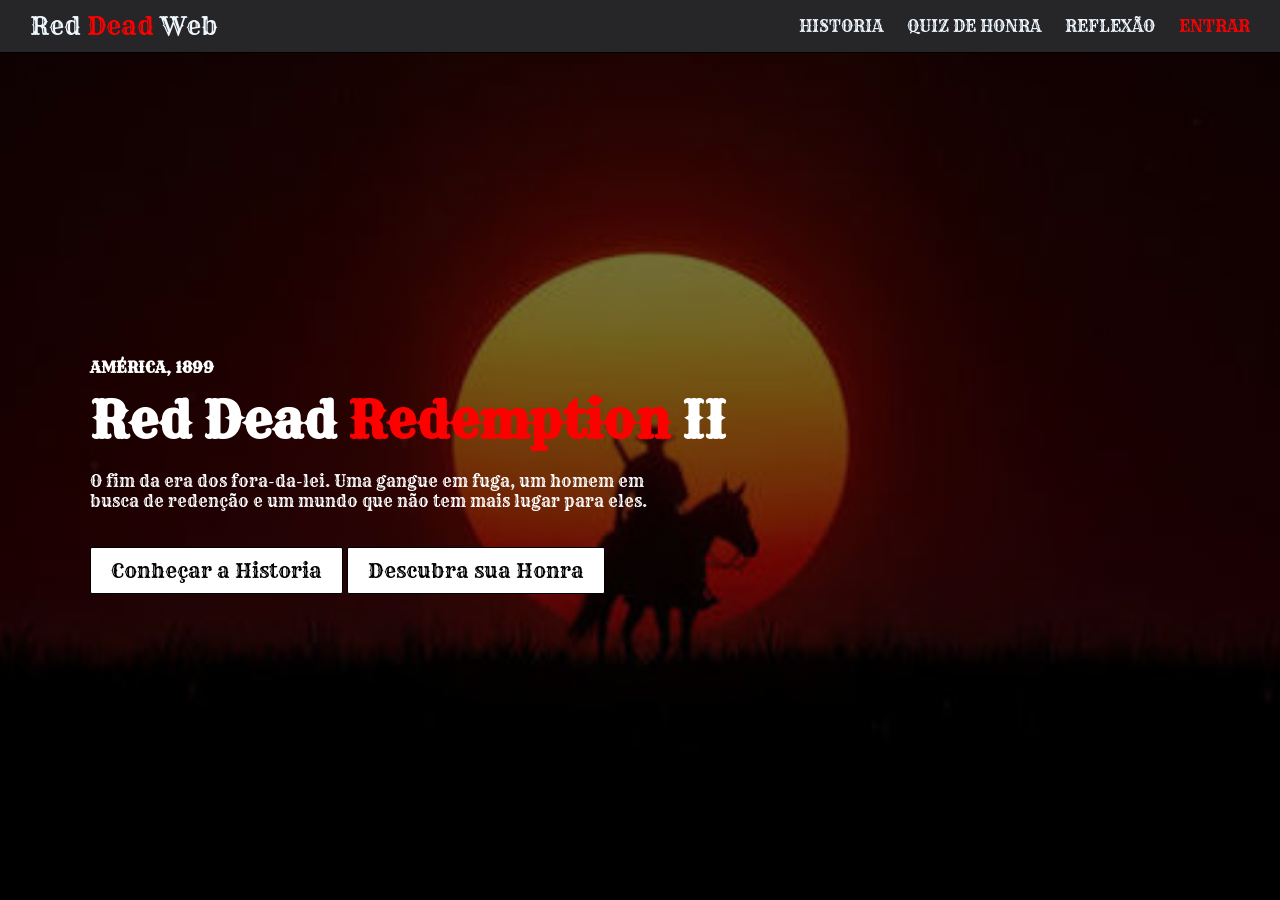
==== html/inicio.html @ fd836099 "Adicionando HTML e CSS do meu site" ====
<!DOCTYPE html>
<html lang="pt-BR">
<head>
  <meta charset="UTF-8">
  <meta name="viewport" content="width=device-width, initial-scale=1.0">
  <title>Inicio</title>
  <link rel="stylesheet" href="../css/style.css">
  <link rel="icon" type="image/png" href="../img/favicon.png">
  <link rel="preconnect" href="https://fonts.googleapis.com">
  <link rel="preconnect" href="https://fonts.gstatic.com" crossorigin>
  <link href="https://fonts.googleapis.com/css2?family=Rye&display=swap" rel="stylesheet">
</head>
<body>
  <header class="header">
    <section>
      <div class="logo">
        <a href="../html/inicio.html">Red <span class="logo-red">Dead</span> Web</a>
      </div>
      <nav class="nav-links">
        <a href="#historia">HISTORIA</a>
        <a href="#quiz">QUIZ DE HONRA</a>
        <a href="#reflexao">REFLEXÃO</a>
        <a href="../html/tela_login.html" class="entrar">ENTRAR</a>
      </nav>
    </section>
  </header>

  <section class="section-content" id="inicio">
    <div class="hero">
      <h2>AMÉRICA, 1899</h2>
      <h1>Red Dead <span style="color: red;">Redemption</span> II</h1>
      <p>O fim da era dos fora-da-lei. Uma gangue em fuga, um homem em busca de redenção e um mundo que não tem mais lugar para eles.</p> <br>
      <a href="historia.html" class="button">Conheçar a Historia</a>
      <a href="quiz.html" class="button">Descubra sua Honra</a>
    </div>
  </section>
</body>
</html>
---- css/style.css ----
* {
    box-sizing: border-box;
}
body {
    margin: 0;
    padding: 0;
    font-family: 'Rye', serif;
    background-color: black;
    color: white;
}

/* Nav */
.header {
    position: fixed;
    top: 0;
    left: 0;
    right: 0;
    z-index: 99;
    border-bottom: 1px solid #000;
}

.header section {
    display: flex;
    align-items: center;
    justify-content: space-between;
    background-color: #262629;
    color: white;
    padding: 10px;
}

.header a {
    text-decoration: none;
    color: aliceblue;
}

.nav-links {
    display: flex;
    gap: 24px;
    padding: 0 20px;
}

.nav-links a:hover {
    color: #a6a6a69f;
}

.nav-links .entrar {
    color: red;
}

.nav-links .entrar:hover {
    color: rgba(255, 0, 0, 0.459);
}

.logo-red {
    color: red;
}

.logo-red:hover {
    color: white;
}

.logo {
    font-size: 25px;
    padding: 0 20px;
}

.logo a:hover {
    color: rgba(255, 0, 0, 0.468);
}

@media (max-width: 800px) {
    .header {
        font-size: 12px;
    }
}

/* Tela de inicio */

.section-content {
    background-image:
    linear-gradient(rgba(0, 0, 0, .55), rgba(0, 0, 0, .55)), url("../img/background.jpg");
    background-size: cover;
    background-position: center;
    min-height: 100vh;
    padding: 120px 7vw 80px;
    display: flex;
    align-items: center;
    color: white;
}

.hero h2 {
    font-size: 15px;
}

.hero h1 {
    margin: 12px 0 20px;
    font-size: 50px;
}

.hero p {
    max-width: 600px;
}

.button {
    display: inline-block;
    text-decoration: none;
    font-size: 20px;
    padding: 10px 20px;
    border-radius: 2px;
    border: 1px solid black;
    background-color: white;
    color: black;
}


/* Tela de Login */

.login {
    width: 300px;
    margin: 100px auto;
}

.login h1 {
    font-size: 24px;
    margin: 10px 0 30px;
    color: white;
}

.subtitulo {
    color: red;
    font-size: 12px;
}

.caixa {
    background-color: #262629;
    padding: 20px;
}

.login label {
    display: block;
    font-size: 9px;
    font-weight: bold;
    margin-bottom: 6px;
    color: white;
}

.caixa span{
    font-size: 12px;
}

input {
    width: 100%;
    box-sizing: border-box;
    padding: 8px;
    margin-bottom: 20px;
    background-color: black;
    color: white;
    border: 1px solid #444;
}

button {
    width: 100%;
    padding: 8px;
    background-color: red;
    font-family: 'Rye', serif;
    color: white;
    font-weight: bold;
    border: none;
    cursor: pointer;
}

button:hover {
    background-color: rgba(255, 0, 0, 0.586);
    color: black;
}

.link {
    text-align: center;
    font-size: 12px;
    margin-top: 20px;
}

.link a {
    color: white;
    text-decoration: none;
}

.link-cadastro {
    text-align: center;
    font-size: 12px;
    margin-top: 20px;
}

.criar-conta {
    color: white;
    text-decoration: none;
}

.criar-conta:hover {
    color: red;
}

/* Tela de cadastro*/

.cadastro {
    width: 300px;
    margin: 60px auto;
}

.cadastro h1 {
    font-size: 24px;
    margin: 10px 0 30px;
    color: white;
}

.subtitulo-cadastro {
    color: red;
    font-size: 12px;
}

.regra_senha{
    font-family: 'Open Sans', sans-serif;
    font-size: 20px;
}

.link-entrar {
    text-align: center;
    font-size: 12px;
    margin-top: 20px;
}

.entrar {
    color: white;
    text-decoration: none;
}

.entrar:hover {
    color: red;
}


.cadastro label {
    display: block;
    font-size: 9px;
    font-weight: bold;
    margin-bottom: 6px;
    color: white;
}
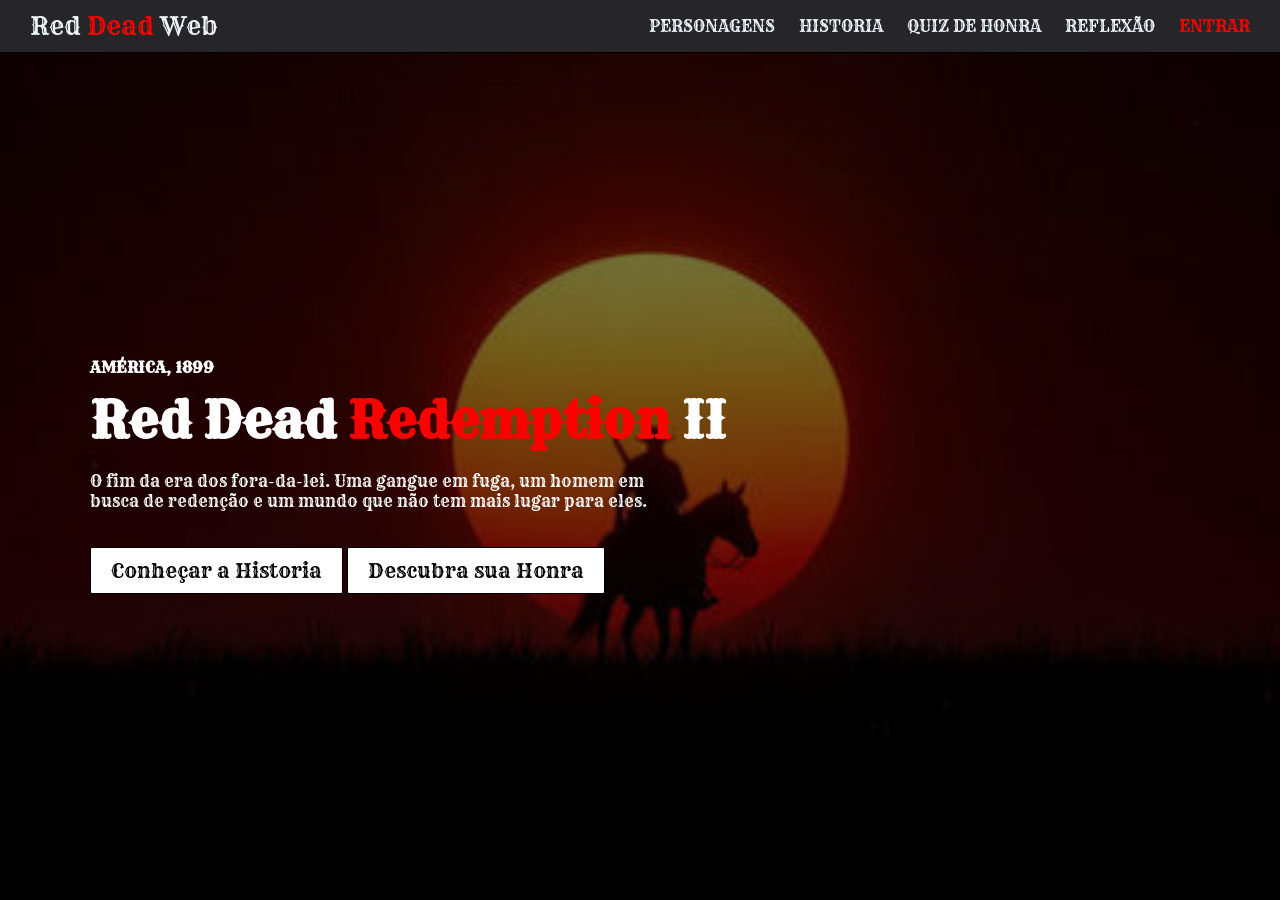
==== commit 6756b85a: "Adicionando tela de personagens no site" ====
--- a/html/inicio.html
+++ b/html/inicio.html
@@ -1,5 +1,6 @@
 <!DOCTYPE html>
 <html lang="pt-BR">
+
 <head>
   <meta charset="UTF-8">
   <meta name="viewport" content="width=device-width, initial-scale=1.0">
@@ -10,6 +11,7 @@
   <link rel="preconnect" href="https://fonts.gstatic.com" crossorigin>
   <link href="https://fonts.googleapis.com/css2?family=Rye&display=swap" rel="stylesheet">
 </head>
+
 <body>
   <header class="header">
     <section>
@@ -17,7 +19,8 @@
         <a href="../html/inicio.html">Red <span class="logo-red">Dead</span> Web</a>
       </div>
       <nav class="nav-links">
-        <a href="#historia">HISTORIA</a>
+        <a href="../html/tela_personagens.html">PERSONAGENS</a>
+        <a href="../html/tela_historia.html">HISTORIA</a>
         <a href="#quiz">QUIZ DE HONRA</a>
         <a href="#reflexao">REFLEXÃO</a>
         <a href="../html/tela_login.html" class="entrar">ENTRAR</a>
@@ -29,10 +32,12 @@
     <div class="hero">
       <h2>AMÉRICA, 1899</h2>
       <h1>Red Dead <span style="color: red;">Redemption</span> II</h1>
-      <p>O fim da era dos fora-da-lei. Uma gangue em fuga, um homem em busca de redenção e um mundo que não tem mais lugar para eles.</p> <br>
-      <a href="historia.html" class="button">Conheçar a Historia</a>
+      <p>O fim da era dos fora-da-lei. Uma gangue em fuga, um homem em busca de redenção e um mundo que não tem mais
+        lugar para eles.</p> <br>
+      <a href="../html/tela_historia.html" class="button">Conheçar a Historia</a>
       <a href="quiz.html" class="button">Descubra sua Honra</a>
     </div>
   </section>
 </body>
+
 </html>
--- a/css/style.css
+++ b/css/style.css
@@ -1,6 +1,13 @@
 * {
     box-sizing: border-box;
 }
+
+@media (max-width: 800px) {
+    .header {
+        font-size: 12px;
+    }
+}
+
 body {
     margin: 0;
     padding: 0;
@@ -68,17 +75,12 @@
     color: rgba(255, 0, 0, 0.468);
 }
 
-@media (max-width: 800px) {
-    .header {
-        font-size: 12px;
-    }
-}
 
 /* Tela de inicio */
 
 .section-content {
     background-image:
-    linear-gradient(rgba(0, 0, 0, .55), rgba(0, 0, 0, .55)), url("../img/background.jpg");
+        linear-gradient(rgba(0, 0, 0, .55), rgba(0, 0, 0, .55)), url("../img/background.jpg");
     background-size: cover;
     background-position: center;
     min-height: 100vh;
@@ -112,6 +114,117 @@
     color: black;
 }
 
+/* Tela de personagens */
+
+.section-personagens {
+    background-color: #111;
+    color: white;
+    padding: 120px;
+}
+
+.gangue {
+    display: flex;
+    align-items: center;
+    gap: 50px;
+    margin-bottom: 80px;
+}
+
+.gangue img {
+    width: 50%;
+    border-radius: 4px;
+    display: block;
+}
+
+.gangue-texto {
+    width: 50%;
+    color: #b8a98f;
+    line-height: 1.6;
+}
+
+.personagens .rotulo {
+    font-size: 20px;
+}
+
+.rotulo {
+    color: red;
+    font-size: 12px;
+    letter-spacing: 3px;
+}
+
+.gangue-texto h2 {
+    font-family: 'Rye', sans-serif;
+    color: white;
+}
+
+.gangue-texto .linha {
+    margin-bottom: 20px;
+}
+
+.gangue-texto p {
+    font-family: 'Arial', sans-serif;
+}
+
+.gangue-texto .rotulo {
+    font-family: 'Rye', sans-serif;
+    margin-bottom: 8px;
+}
+
+.linha {
+    width: 60px;
+    height: 2px;
+    background-color: red;
+}
+
+.lista-cards {
+    display: grid;
+    grid-template-columns: repeat(3, 1fr);
+    gap: 25px;
+    margin-top: 40px;
+}
+
+.card {
+    background-color: #1a1616;
+    border: 1px solid #333;
+    border-radius: 4px;
+    overflow: hidden;
+}
+
+.card img {
+    width: 100%;
+    height: 260px;
+    object-fit: cover;
+    object-position: top;
+    display: block;
+}
+
+.card-texto {
+    padding: 20px;
+    font-family: Arial, sans-serif;
+}
+
+.card-texto h3 {
+    font-family: 'Rye', sans-serif;
+    font-size: 22px;
+    margin: 0 0 5px;
+}
+
+.card-texto .funcao {
+    color: red;
+    font-size: 11px;
+    letter-spacing: 1px;
+}
+
+.card-texto .linha {
+    margin-bottom: 15px;
+}
+
+.card-texto p {
+    color: #b8a98f;
+    font-size: 14px;
+    line-height: 1.6;
+    margin: 0;
+}
+
 
 /* Tela de Login */
 
@@ -142,20 +255,31 @@
     font-weight: bold;
     margin-bottom: 6px;
     color: white;
-}
-
-.caixa span{
-    font-size: 12px;
-}
+    height: 15px;
+
+}
+
+.caixa span {
+    font-size: 12px;
+}
+
+.caixa #senha {
+    margin-top: 8px;
+}
+
+.login .caixa p {
+    font-size: 10px;
+}
+
 
 input {
     width: 100%;
     box-sizing: border-box;
     padding: 8px;
-    margin-bottom: 20px;
     background-color: black;
     color: white;
     border: 1px solid #444;
+
 }
 
 button {
@@ -167,6 +291,7 @@
     font-weight: bold;
     border: none;
     cursor: pointer;
+    margin-top: 8px
 }
 
 button:hover {
@@ -213,12 +338,16 @@
     color: white;
 }
 
+.cadastro .caixa p {
+    font-size: 10px;
+}
+
 .subtitulo-cadastro {
     color: red;
     font-size: 12px;
 }
 
-.regra_senha{
+.regra_senha {
     font-family: 'Open Sans', sans-serif;
     font-size: 20px;
 }
@@ -237,7 +366,6 @@
 .entrar:hover {
     color: red;
 }
-
 
 .cadastro label {
     display: block;
@@ -245,4 +373,4 @@
     font-weight: bold;
     margin-bottom: 6px;
     color: white;
-}
+}
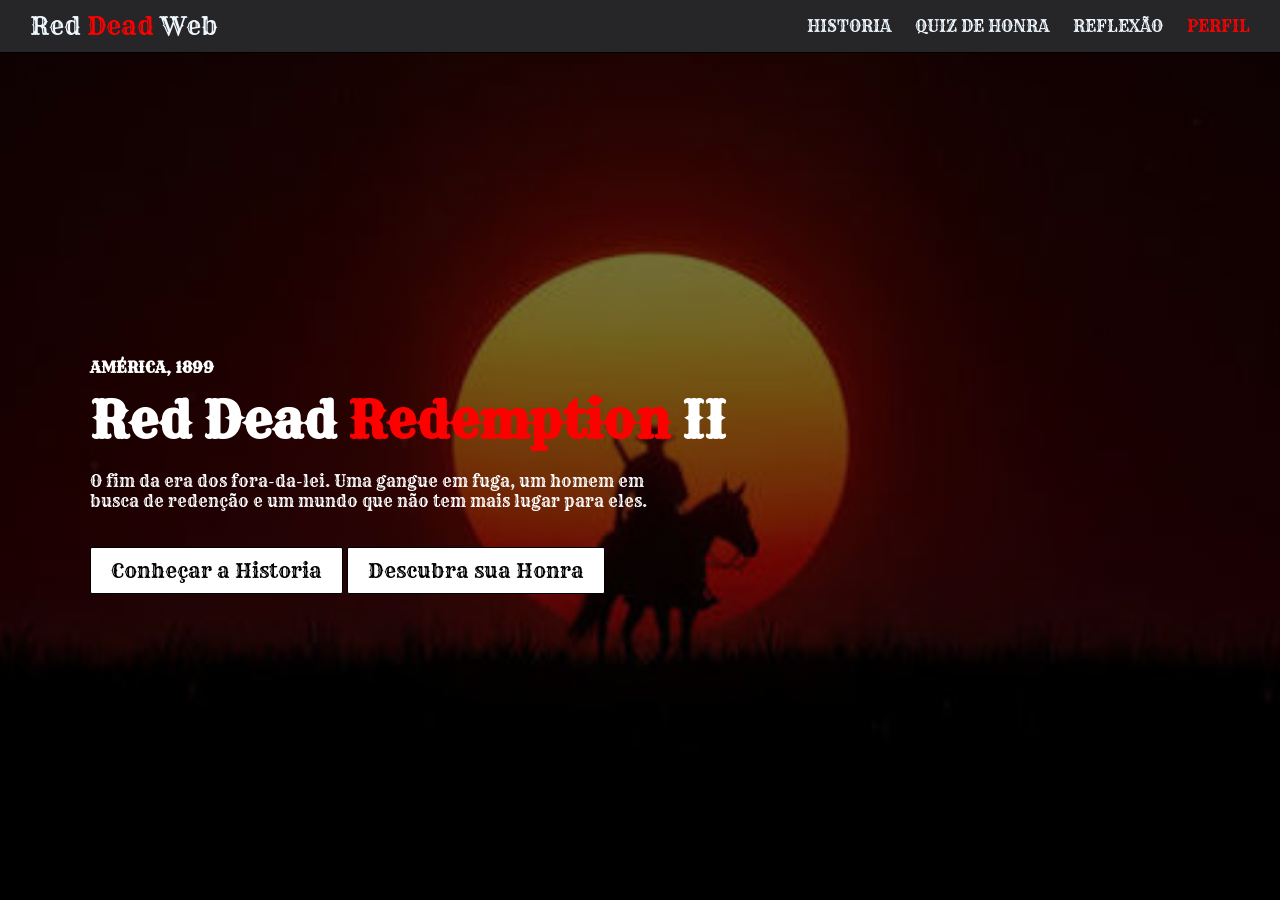
==== commit 93edb5f8: "Arrumando nav-bar das paginas HTML" ====
--- a/html/inicio.html
+++ b/html/inicio.html
@@ -19,11 +19,10 @@
         <a href="../html/inicio.html">Red <span class="logo-red">Dead</span> Web</a>
       </div>
       <nav class="nav-links">
-        <a href="../html/tela_personagens.html">PERSONAGENS</a>
         <a href="../html/tela_historia.html">HISTORIA</a>
         <a href="#quiz">QUIZ DE HONRA</a>
         <a href="#reflexao">REFLEXÃO</a>
-        <a href="../html/tela_login.html" class="entrar">ENTRAR</a>
+        <a href="../html/tela_login.html" class="entrar">PERFIL</a>
       </nav>
     </section>
   </header>
--- a/css/style.css
+++ b/css/style.css
@@ -43,6 +43,7 @@
 .nav-links {
     display: flex;
     gap: 24px;
+    align-items: center;
     padding: 0 20px;
 }
 
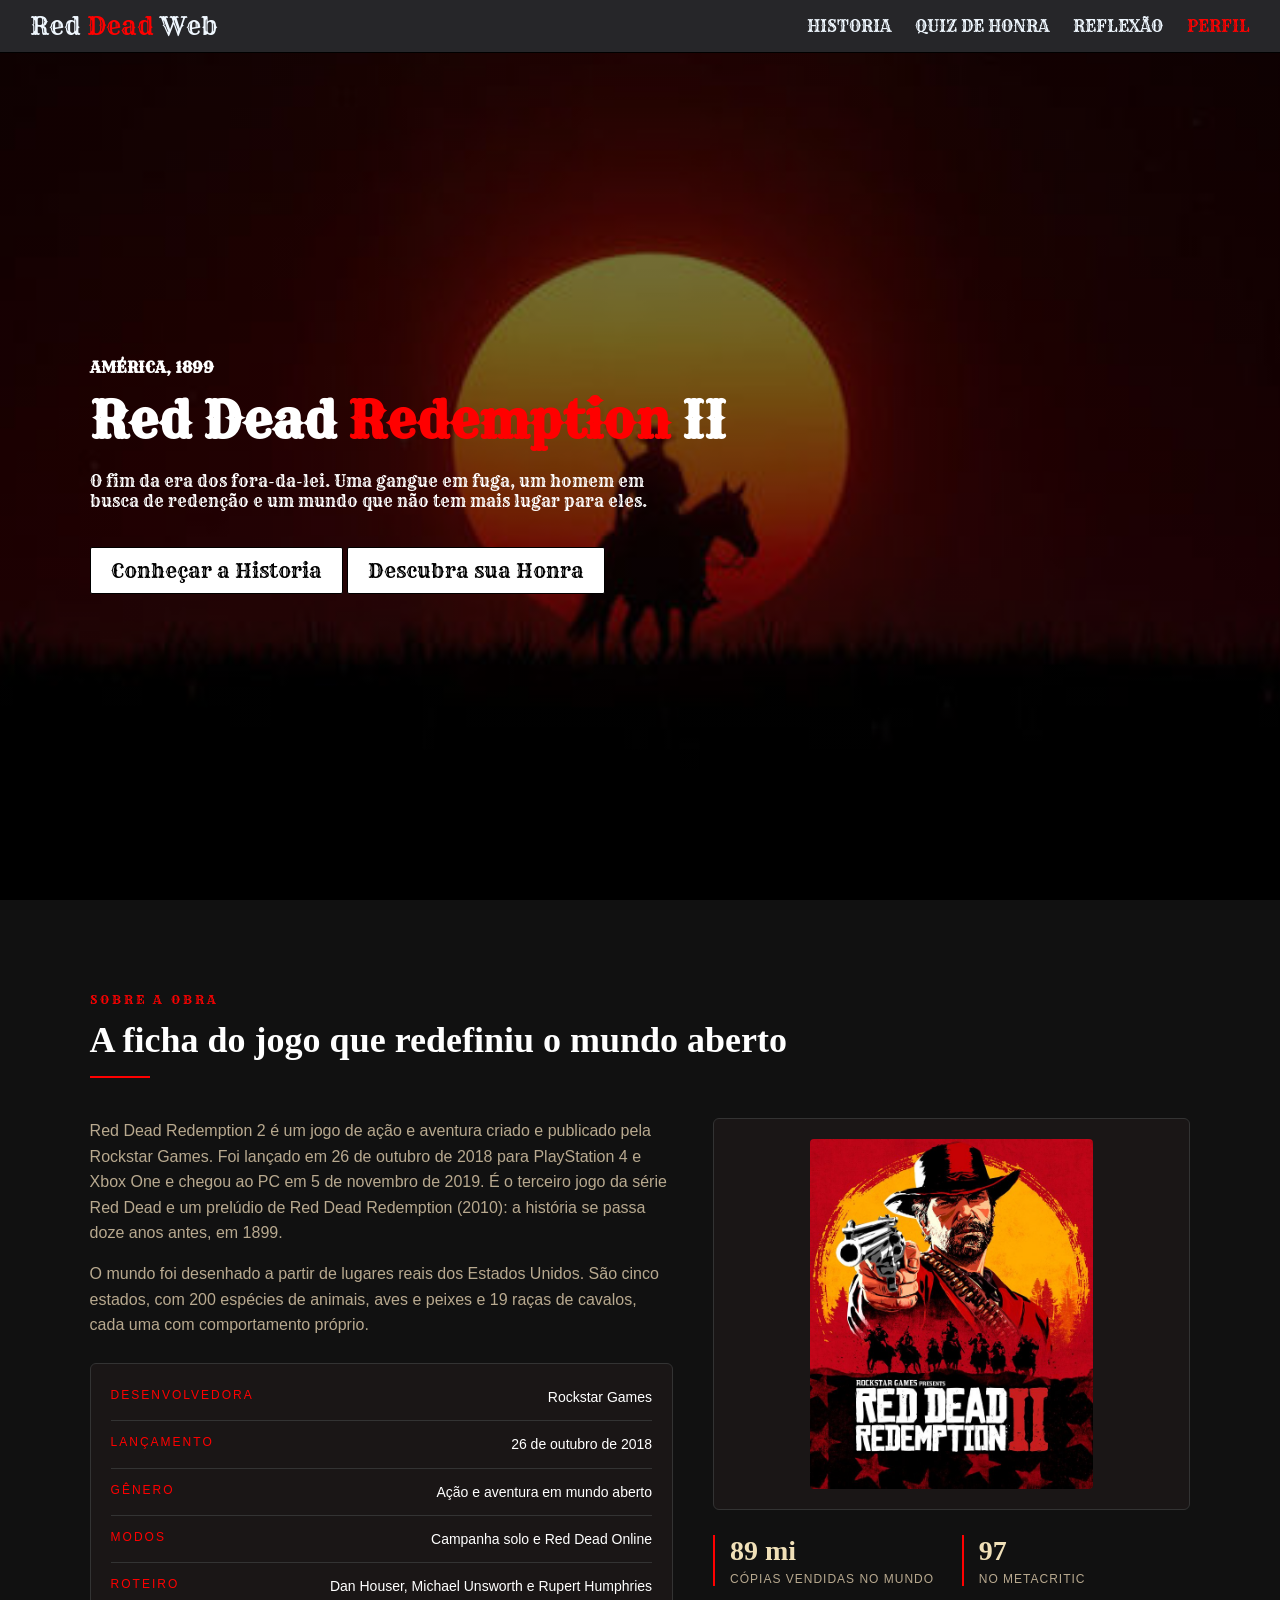
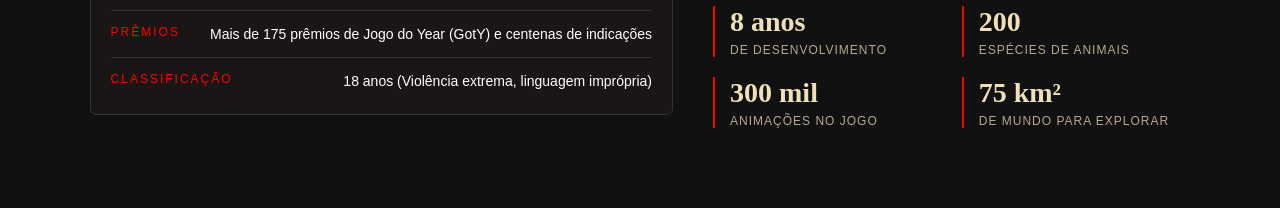
==== commit 072febbf: "Adicionando a tela sobre o jogo no início" ====
--- a/html/inicio.html
+++ b/html/inicio.html
@@ -39,4 +39,90 @@
   </section>
 </body>
 
+<section class="section-sobre">
+
+  <p class="rotulo">SOBRE A OBRA</p>
+  <h2>A ficha do jogo que redefiniu o mundo aberto</h2>
+  <div class="linha"></div>
+
+  <div class="sobre">
+
+    <div class="sobre-esquerda">
+      <p>Red Dead Redemption 2 é um jogo de ação e aventura criado e publicado pela Rockstar Games. Foi lançado em 26 de
+        outubro de 2018 para PlayStation 4 e Xbox One e chegou ao PC em 5 de novembro de 2019. É o terceiro jogo da
+        série Red Dead e um prelúdio de Red Dead Redemption (2010): a história se passa doze anos antes, em 1899.</p>
+
+      <p>O mundo foi desenhado a partir de lugares reais dos Estados Unidos. São cinco estados, com 200 espécies de
+        animais, aves e peixes e 19 raças de cavalos, cada uma com comportamento próprio.</p>
+
+      <div class="ficha">
+        <div class="ficha-item">
+          <span class="ficha-titulo">DESENVOLVEDORA</span>
+          <span class="ficha-valor">Rockstar Games</span>
+        </div>
+        <div class="ficha-item">
+          <span class="ficha-titulo">LANÇAMENTO</span>
+          <span class="ficha-valor">26 de outubro de 2018</span>
+        </div>
+        <div class="ficha-item">
+          <span class="ficha-titulo">GÊNERO</span>
+          <span class="ficha-valor">Ação e aventura em mundo aberto</span>
+        </div>
+        <div class="ficha-item">
+          <span class="ficha-titulo">MODOS</span>
+          <span class="ficha-valor">Campanha solo e Red Dead Online</span>
+        </div>
+        <div class="ficha-item">
+          <span class="ficha-titulo">ROTEIRO</span>
+          <span class="ficha-valor">Dan Houser, Michael Unsworth e Rupert Humphries</span>
+        </div>
+        <div class="ficha-item">
+          <span class="ficha-titulo">PRÊMIOS</span>
+          <span class="ficha-valor">Mais de 175 prêmios de Jogo do Year (GotY) e centenas de indicações</span>
+        </div>
+        <div class="ficha-item">
+          <span class="ficha-titulo">CLASSIFICAÇÃO</span>
+          <span class="ficha-valor">18 anos (Violência extrema, linguagem imprópria)</span>
+        </div>
+      </div>
+    </div>
+
+    <div class="sobre-direita">
+
+      <div class="capa">
+        <img src="../img/capa.jpg" alt="Capa de Red Dead Redemption 2">
+      </div>
+
+      <div class="numeros">
+        <div class="numero">
+          <h3>89 mi</h3>
+          <p>CÓPIAS VENDIDAS NO MUNDO</p>
+        </div>
+        <div class="numero">
+          <h3>97</h3>
+          <p>NO METACRITIC</p>
+        </div>
+        <div class="numero">
+          <h3>8 anos</h3>
+          <p>DE DESENVOLVIMENTO</p>
+        </div>
+        <div class="numero">
+          <h3>200</h3>
+          <p>ESPÉCIES DE ANIMAIS</p>
+        </div>
+        <div class="numero">
+          <h3>300 mil</h3>
+          <p>ANIMAÇÕES NO JOGO</p>
+        </div>
+        <div class="numero">
+          <h3>75 km²</h3>
+          <p>DE MUNDO PARA EXPLORAR</p>
+        </div>
+      </div>
+
+    </div>
+  </div>
+
+</section>
+
 </html>
--- a/css/style.css
+++ b/css/style.css
@@ -115,6 +115,125 @@
     color: black;
 }
 
+/* Sobre a obra */
+
+.section-sobre {
+    background-color: #111;
+    color: white;
+    padding: 80px 7vw;
+}
+
+.section-sobre h2 {
+    font-family: Georgia, serif;
+    font-size: 36px;
+    margin: 0 0 15px;
+}
+
+.sobre {
+    display: flex;
+    align-items: flex-start;
+    gap: 40px;
+    margin-top: 40px;
+}
+
+.sobre-esquerda {
+    width: 55%;
+    font-family: Arial, sans-serif;
+    color: #b8a98f;
+    line-height: 1.6;
+}
+
+.sobre-esquerda p {
+    margin: 0 0 15px;
+}
+
+.ficha {
+    background-color: #1a1616;
+    border: 1px solid #333;
+    border-radius: 6px;
+    padding: 10px 20px;
+    margin-top: 25px;
+    transition: border-color 0.3s;
+}
+
+.ficha:hover {
+    border-color: red;
+}
+
+.ficha-item {
+    display: flex;
+    justify-content: space-between;
+    padding: 12px 0;
+    border-bottom: 1px solid #333;
+}
+
+.ficha-item:last-child {
+    border-bottom: none;
+}
+
+.ficha-titulo {
+    color: red;
+    font-size: 12px;
+    letter-spacing: 2px;
+}
+
+.ficha-valor {
+    color: white;
+    font-size: 14px;
+    text-align: right;
+}
+
+.sobre-direita {
+    width: 45%;
+}
+
+.capa {
+    background-color: #1a1616;
+    border: 1px solid #333;
+    border-radius: 6px;
+    padding: 20px;
+    text-align: center;
+    transition: border-color 0.3s;
+}
+
+.capa:hover {
+    border-color: red;
+}
+
+.capa img {
+    height: 350px;
+    border-radius: 4px;
+    display: block;
+    margin: 0 auto;
+}
+
+.numeros {
+    display: grid;
+    grid-template-columns: repeat(2, 1fr);
+    gap: 20px;
+    margin-top: 25px;
+    font-family: Arial, sans-serif;
+}
+
+.numero {
+    border-left: 2px solid red;
+    padding-left: 15px;
+}
+
+.numero h3 {
+    font-family: Georgia, serif;
+    font-size: 28px;
+    color: #f0e0b8;
+    margin: 0 0 5px;
+}
+
+.numero p {
+    color: #b8a98f;
+    font-size: 12px;
+    letter-spacing: 1px;
+    margin: 0;
+}
+
 /* Tela de personagens */
 
 .section-personagens {
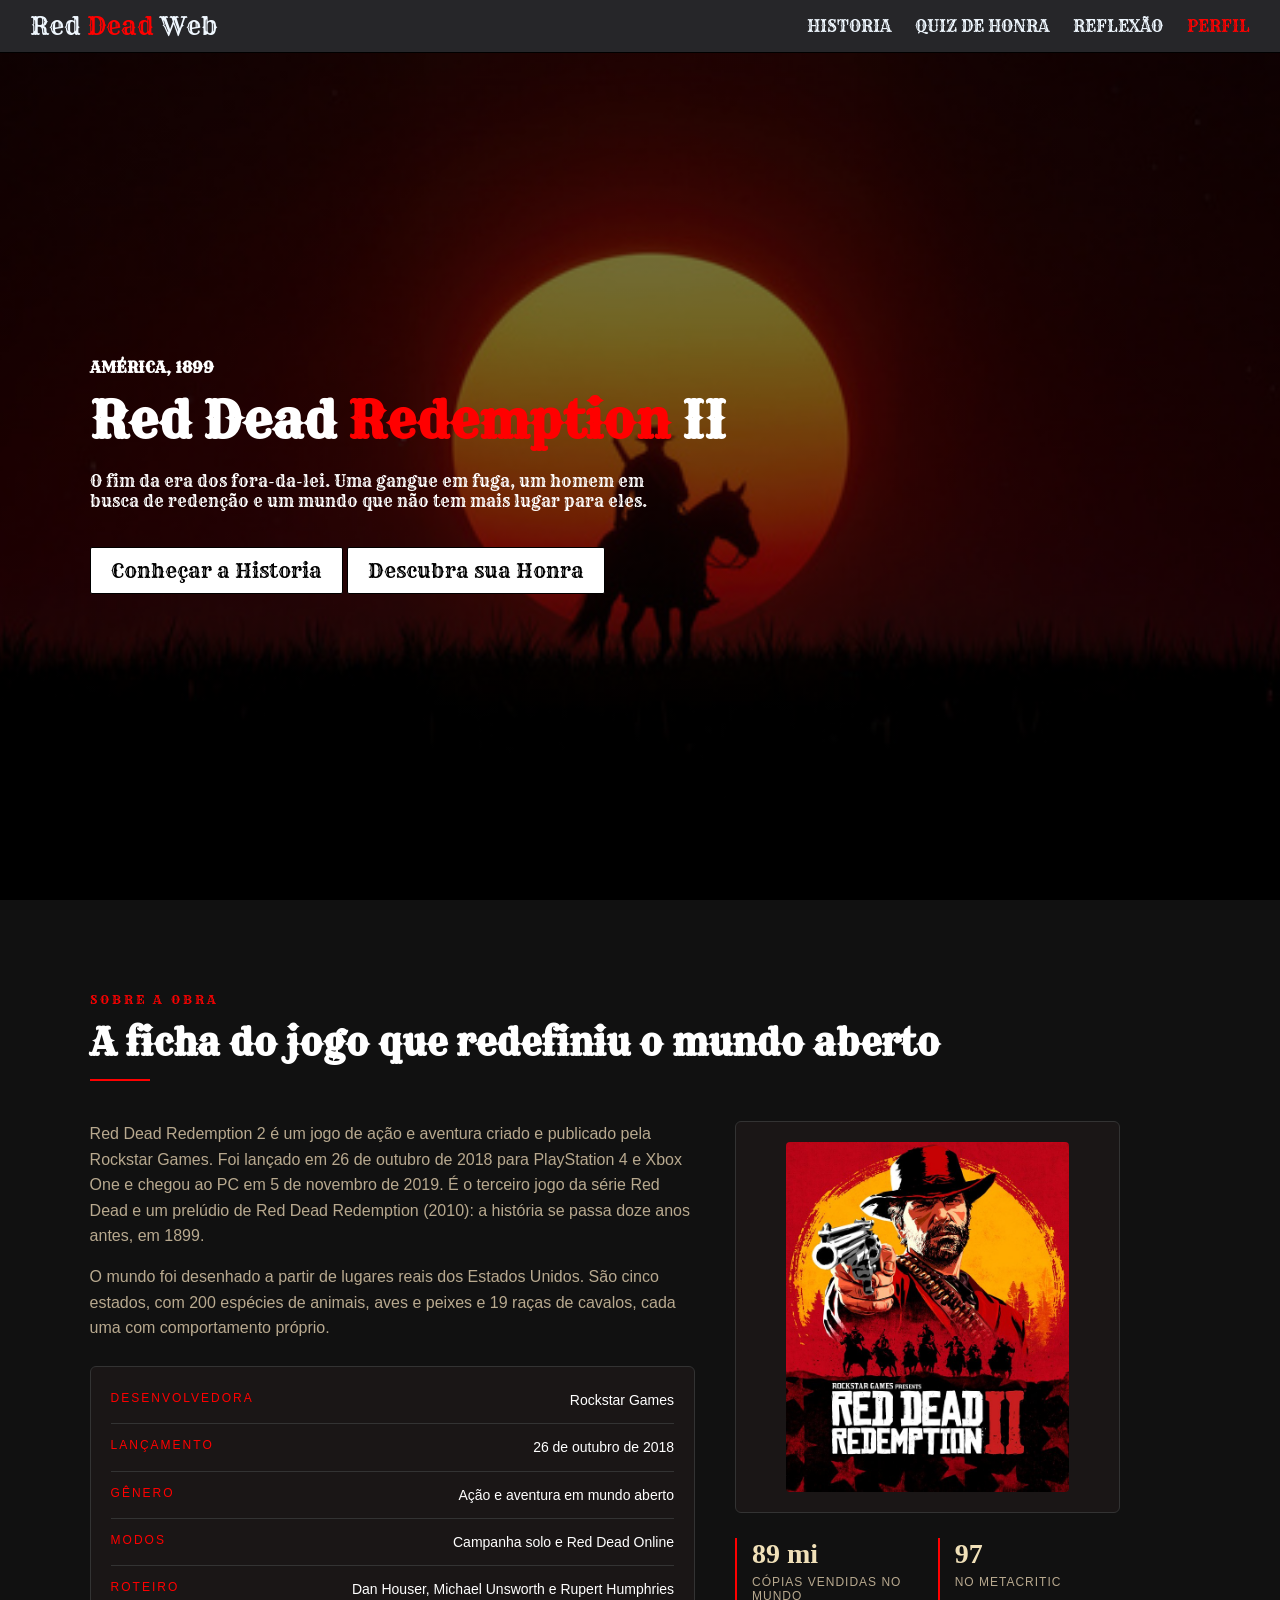
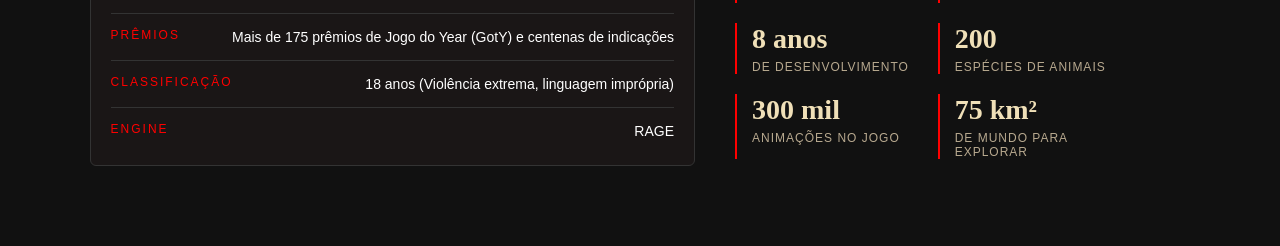
==== commit b0fd3e43: "Adicionando mapa do jogo e cidades" ====
--- a/html/inicio.html
+++ b/html/inicio.html
@@ -84,6 +84,10 @@
           <span class="ficha-titulo">CLASSIFICAÇÃO</span>
           <span class="ficha-valor">18 anos (Violência extrema, linguagem imprópria)</span>
         </div>
+        <div class="ficha-item">
+          <span class="ficha-titulo">ENGINE</span>
+          <span class="ficha-valor">RAGE</span>
+        </div>
       </div>
     </div>
 
--- a/css/style.css
+++ b/css/style.css
@@ -124,14 +124,13 @@
 }
 
 .section-sobre h2 {
-    font-family: Georgia, serif;
+    font-family: 'Rye', sans-serif;
     font-size: 36px;
     margin: 0 0 15px;
 }
 
 .sobre {
     display: flex;
-    align-items: flex-start;
     gap: 40px;
     margin-top: 40px;
 }
@@ -184,7 +183,7 @@
 }
 
 .sobre-direita {
-    width: 45%;
+    width: 35%;
 }
 
 .capa {
@@ -234,6 +233,7 @@
     margin: 0;
 }
 
+
 /* Tela de personagens */
 
 .section-personagens {
@@ -307,6 +307,11 @@
     border: 1px solid #333;
     border-radius: 4px;
     overflow: hidden;
+    transition: border-color 0.3s;
+}
+
+.card:hover {
+    border-color: red;
 }
 
 .card img {
@@ -345,6 +350,138 @@
     margin: 0;
 }
 
+/* Mapa */
+
+.section-mapa {
+    background-color: #1a1616;
+    color: white;
+    padding: 80px 7vw;
+}
+
+.section-mapa h2 {
+    font-family: 'Rye', sans-serif;
+    font-size: 36px;
+    margin: 0 0 15px;
+}
+
+.mapa {
+    display: flex;
+    align-items: flex-start;
+    gap: 40px;
+    margin-top: 40px;
+}
+
+.mapa img {
+    width: 50%;
+    border-radius: 4px;
+    border: 1px solid #333;
+    display: block;
+}
+
+.lista-estados {
+    width: 40%;
+    font-family: Arial, sans-serif;
+}
+
+.estado {
+    border-left: 2px solid red;
+    padding-left: 15px;
+    margin-bottom: 20px;
+}
+
+.estado h3 {
+    font-family: 'Rye', sans-serif;
+    font-size: 20px;
+    color: #f0e0b8;
+    margin: 0 0 5px;
+}
+
+.estado p {
+    color: #b8a98f;
+    font-size: 14px;
+    line-height: 1.5;
+    margin: 0;
+}
+
+/* Cidades */
+
+.section-cidades {
+    background-color: #111;
+    color: white;
+    padding: 80px 7vw;
+}
+
+.section-cidades h2 {
+    font-family: Georgia, serif;
+    font-size: 36px;
+    margin: 0 0 15px;
+}
+
+.intro {
+    font-family: Arial, sans-serif;
+    color: #b8a98f;
+    line-height: 1.6;
+    max-width: 700px;
+    margin: 25px 0 0;
+}
+
+.lista-cidades {
+    display: grid;
+    grid-template-columns: repeat(4, 320px);
+    justify-content: center;
+    gap: 25px;
+    margin-top: 40px;
+}
+
+.cidade {
+    background-color: #1a1616;
+    border: 1px solid #333;
+    border-radius: 4px;
+    overflow: hidden;
+    transition: border-color 0.3s;
+}
+
+.cidade:hover {
+    border-color: red;
+}
+
+.cidade img {
+    width: 100%;
+    height: 180px;
+    object-fit: cover;
+    display: block;
+}
+
+.cidade-texto {
+    padding: 20px;
+    text-align: center;
+    font-family: Arial, sans-serif;
+}
+
+.cidade-texto h3 {
+    font-family: Georgia, serif;
+    font-size: 22px;
+    color: #f0e0b8;
+    margin: 0 0 8px;
+}
+
+.cidade-texto .estado-cidade {
+    color: red;
+    font-size: 10px;
+    letter-spacing: 2px;
+    margin: 0 0 12px;
+}
+
+.cidade-texto .linha {
+    margin: 0 auto 15px;
+}
+
+.cidade-texto p {
+    color: #b8a98f;
+    font-size: 13px;
+    line-height: 1.6;
+    margin: 0;
+}
 
 /* Tela de Login */
 
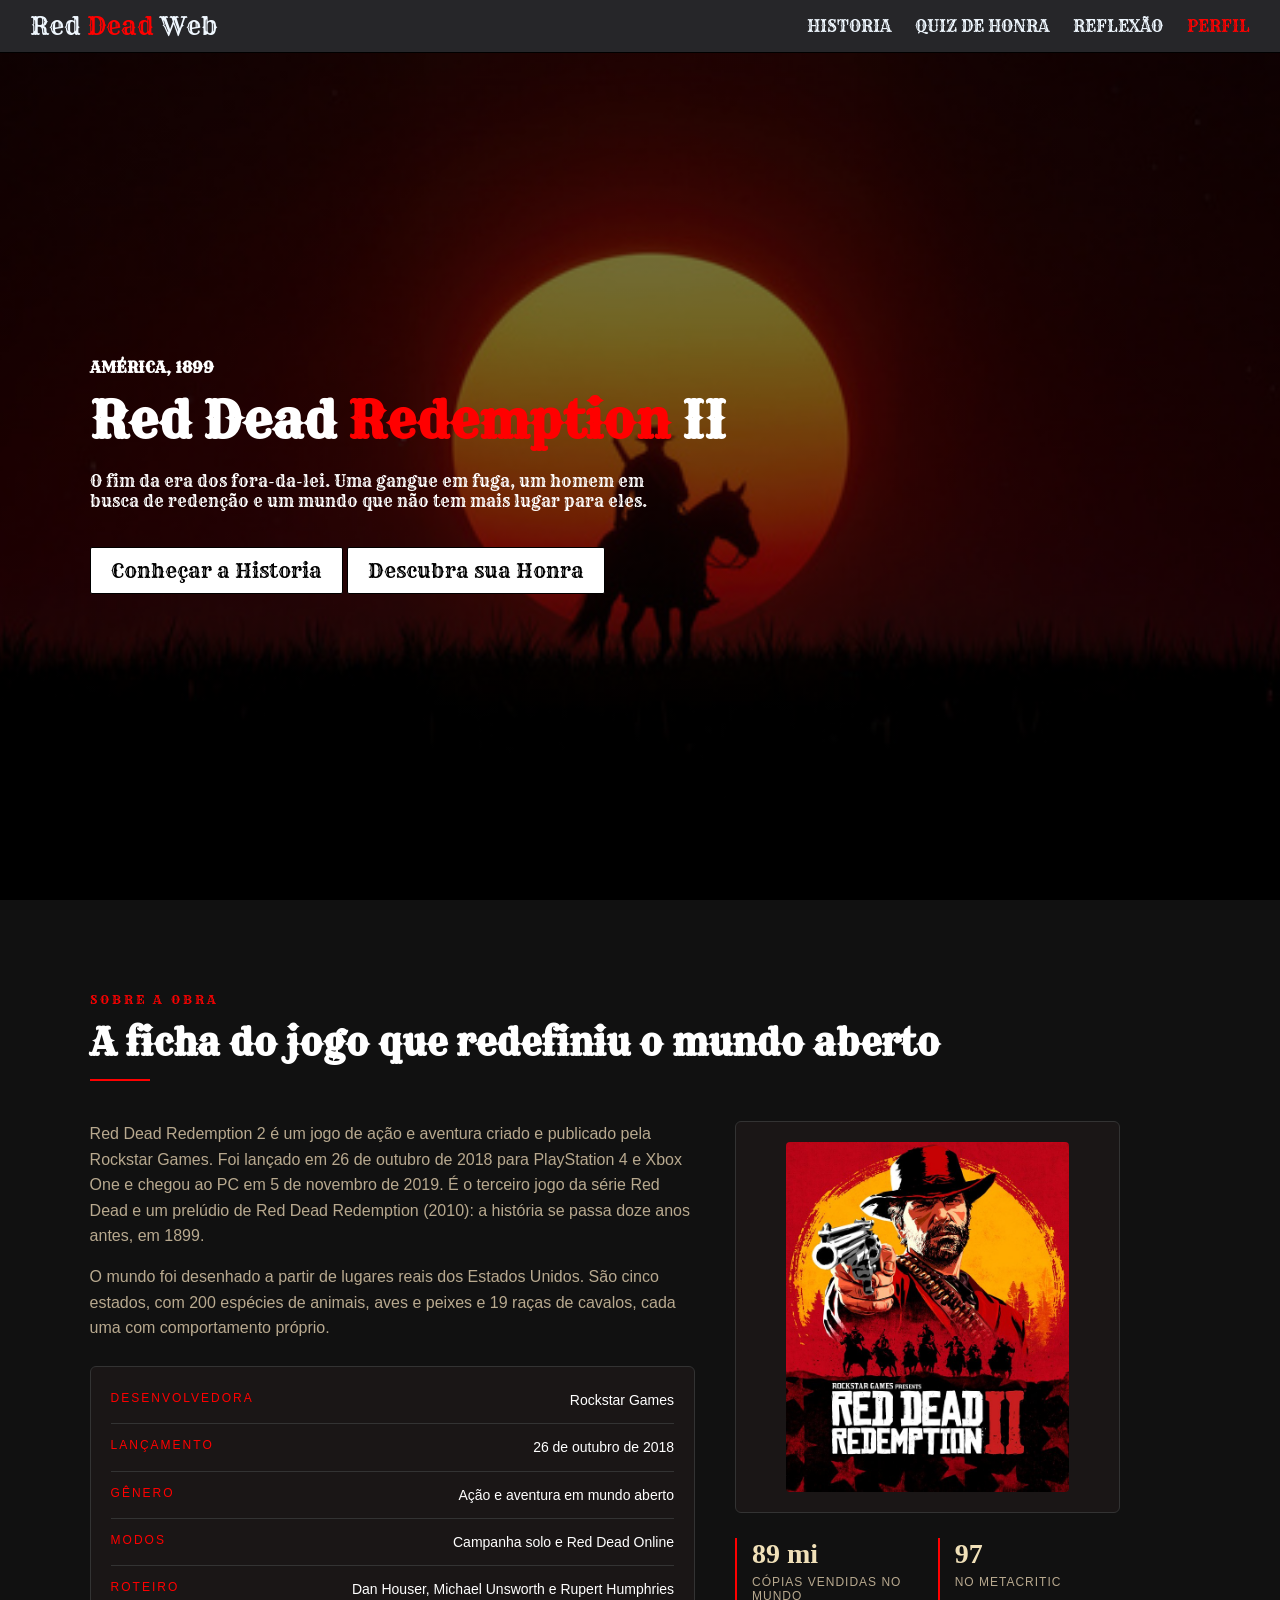
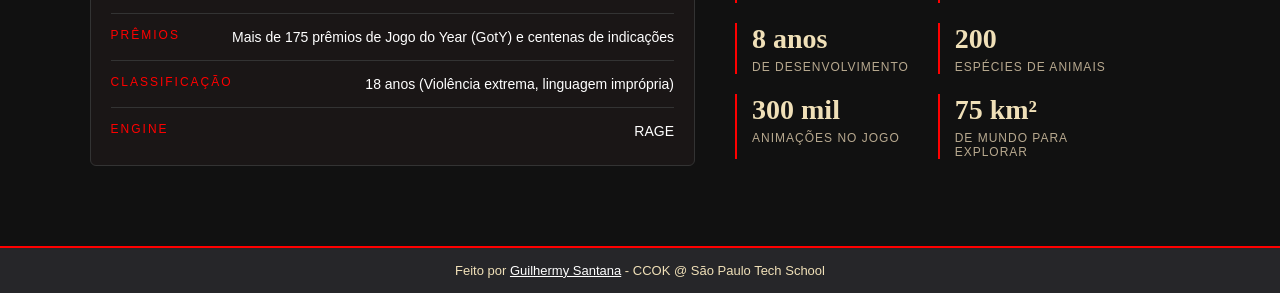
==== commit d4659e22: "Adicionando footer nas paginas de HTML" ====
--- a/html/inicio.html
+++ b/html/inicio.html
@@ -21,7 +21,7 @@
       <nav class="nav-links">
         <a href="../html/tela_historia.html">HISTORIA</a>
         <a href="#quiz">QUIZ DE HONRA</a>
-        <a href="#reflexao">REFLEXÃO</a>
+        <a href="../html/tela_reflexao.html">REFLEXÃO</a>
         <a href="../html/tela_login.html" class="entrar">PERFIL</a>
       </nav>
     </section>
@@ -126,7 +126,10 @@
 
     </div>
   </div>
-
 </section>
 
+<footer class="footer">
+  <p>Feito por <a href="https://github.com/guilhermysantana" target="_blank">Guilhermy Santana</a> - CCOK @ São Paulo Tech School</p>
+</footer>
+
 </html>
--- a/css/style.css
+++ b/css/style.css
@@ -76,6 +76,31 @@
     color: rgba(255, 0, 0, 0.468);
 }
 
+/* Footer */
+
+.footer {
+    background-color: #262629;
+    border-top: 2px solid red;
+    padding: 15px 7vw;
+    text-align: center;
+}
+
+.footer p {
+    color: #f0e0b8;
+    font-family: Arial, sans-serif;
+    font-size: 13px;
+    margin: 0;
+}
+
+.footer a {
+    color: white;
+    text-decoration: underline;
+    transition: color 0.3s;
+}
+
+.footer a:hover {
+    color: red;
+}
 
 /* Tela de inicio */
 
@@ -237,7 +262,7 @@
 /* Tela de personagens */
 
 .section-personagens {
-    background-color: #111;
+    background-color: #1a1616;
     color: white;
     padding: 120px;
 }
@@ -293,13 +318,6 @@
     width: 60px;
     height: 2px;
     background-color: red;
-}
-
-.lista-cards {
-    display: grid;
-    grid-template-columns: repeat(3, 1fr);
-    gap: 25px;
-    margin-top: 40px;
 }
 
 .card {
@@ -316,9 +334,7 @@
 
 .card img {
     width: 100%;
-    height: 260px;
-    object-fit: cover;
-    object-position: top;
+    height: auto;
     display: block;
 }
 
@@ -350,10 +366,57 @@
     margin: 0;
 }
 
+/* Carrossel */
+
+.carrossel {
+    position: relative;
+    margin: 40px 0 0;
+    padding: 0 60px;
+
+    --swiper-theme-color: red;
+    --swiper-pagination-bullet-inactive-color: white;
+    --swiper-pagination-bullet-inactive-opacity: 0.5;
+}
+
+.carrossel .swiper {
+    padding-bottom: 50px;
+}
+
+.carrossel .swiper-pagination {
+    position: absolute;
+    bottom: 10px;
+}
+
+.swiper-slide.card,
+.swiper-slide.cidade {
+    height: auto;
+}
+
+.carrossel .swiper-button-prev,
+.carrossel .swiper-button-next {
+    color: white;
+}
+
+.carrossel .swiper-navigation-icon {
+    display: none;
+}
+
+.carrossel .swiper-button-prev::after,
+.carrossel .swiper-button-next::after {
+    content: '★';
+    font-size: 36px;
+    color: red;
+}
+
+.carrossel .swiper-button-prev:hover::after,
+.carrossel .swiper-button-next:hover::after {
+    color: #f0e0b8;
+}
+
 /* Mapa */
 
 .section-mapa {
-    background-color: #1a1616;
+    background-color: #111;
     color: white;
     padding: 80px 7vw;
 }
@@ -406,7 +469,7 @@
 /* Cidades */
 
 .section-cidades {
-    background-color: #111;
+    background-color: #1a1616;
     color: white;
     padding: 80px 7vw;
 }
@@ -423,14 +486,6 @@
     line-height: 1.6;
     max-width: 700px;
     margin: 25px 0 0;
-}
-
-.lista-cidades {
-    display: grid;
-    grid-template-columns: repeat(4, 320px);
-    justify-content: center;
-    gap: 25px;
-    margin-top: 40px;
 }
 
 .cidade {
@@ -447,7 +502,7 @@
 
 .cidade img {
     width: 100%;
-    height: 180px;
+    height: 240px;
     object-fit: cover;
     display: block;
 }
@@ -483,6 +538,136 @@
     margin: 0;
 }
 
+/* A história */
+
+.section-historia {
+    background-color: #111;
+    color: white;
+    padding: 80px 7vw;
+}
+
+.section-historia h2 {
+    font-family: 'Rye', sans-serif;
+    font-size: 36px;
+    margin: 0 0 15px;
+}
+
+.lista-capitulos {
+    margin-top: 40px;
+}
+
+.capitulo {
+    display: flex;
+    align-items: flex-start;
+    gap: 25px;
+    border-left: 2px solid red;
+    padding: 0 0 0 20px;
+    margin-bottom: 25px;
+}
+
+.circulo {
+    width: 46px;
+    height: 46px;
+    border: 2px solid red;
+    border-radius: 50%;
+    background-color: #f5e6c8;
+    color: #1a1616;
+    font-family: Georgia, serif;
+    font-weight: bold;
+    display: flex;
+    align-items: center;
+    justify-content: center;
+    flex-shrink: 0;
+}
+
+.capitulo-texto {
+    font-family: Arial, sans-serif;
+}
+
+.capitulo-texto h3 {
+    font-family: 'Rye', sans-serif;
+    font-size: 20px;
+    color: #f0e0b8;
+    margin: 0 0 5px;
+}
+
+.cap-numero {
+    color: red;
+    font-family: Arial, sans-serif;
+    font-size: 11px;
+    letter-spacing: 1px;
+    margin-left: 8px;
+}
+
+.capitulo-texto .local {
+    color: #b8a98f;
+    font-size: 11px;
+    letter-spacing: 1px;
+    margin: 0 0 8px;
+}
+
+.capitulo-texto .resumo {
+    color: #b8a98f;
+    font-size: 14px;
+    line-height: 1.5;
+    margin: 0;
+}
+
+/* Tela de Reflexão */
+
+.section-reflexao {
+    background-color: #1a1616;
+    color: white;
+    padding: 120px 7vw 80px;
+    text-align: center;
+}
+
+.section-reflexao h2 {
+    font-family: Georgia, serif;
+    font-size: 36px;
+    margin: 0 0 15px;
+}
+
+.section-reflexao .linha {
+    margin: 0 auto;
+}
+
+.reflexao-bloco {
+    display: flex;
+    align-items: center;
+    gap: 50px;
+    margin-top: 60px;
+}
+
+.reflexao-bloco.inverso {
+    flex-direction: row-reverse;
+}
+
+.reflexao-texto {
+    width: 50%;
+    font-family: Arial, sans-serif;
+    font-size: 17px;
+    line-height: 1.7;
+    color: #f5e6c8;
+}
+
+.reflexao-texto p {
+    margin: 0 0 20px;
+}
+
+.destaque {
+    color: red;
+    font-weight: bold;
+}
+
+.reflexao-bloco img {
+    width: 50%;
+    border-radius: 4px;
+    border: 1px solid #333;
+    display: block;
+}
+
+
 /* Tela de Login */
 
 .login {
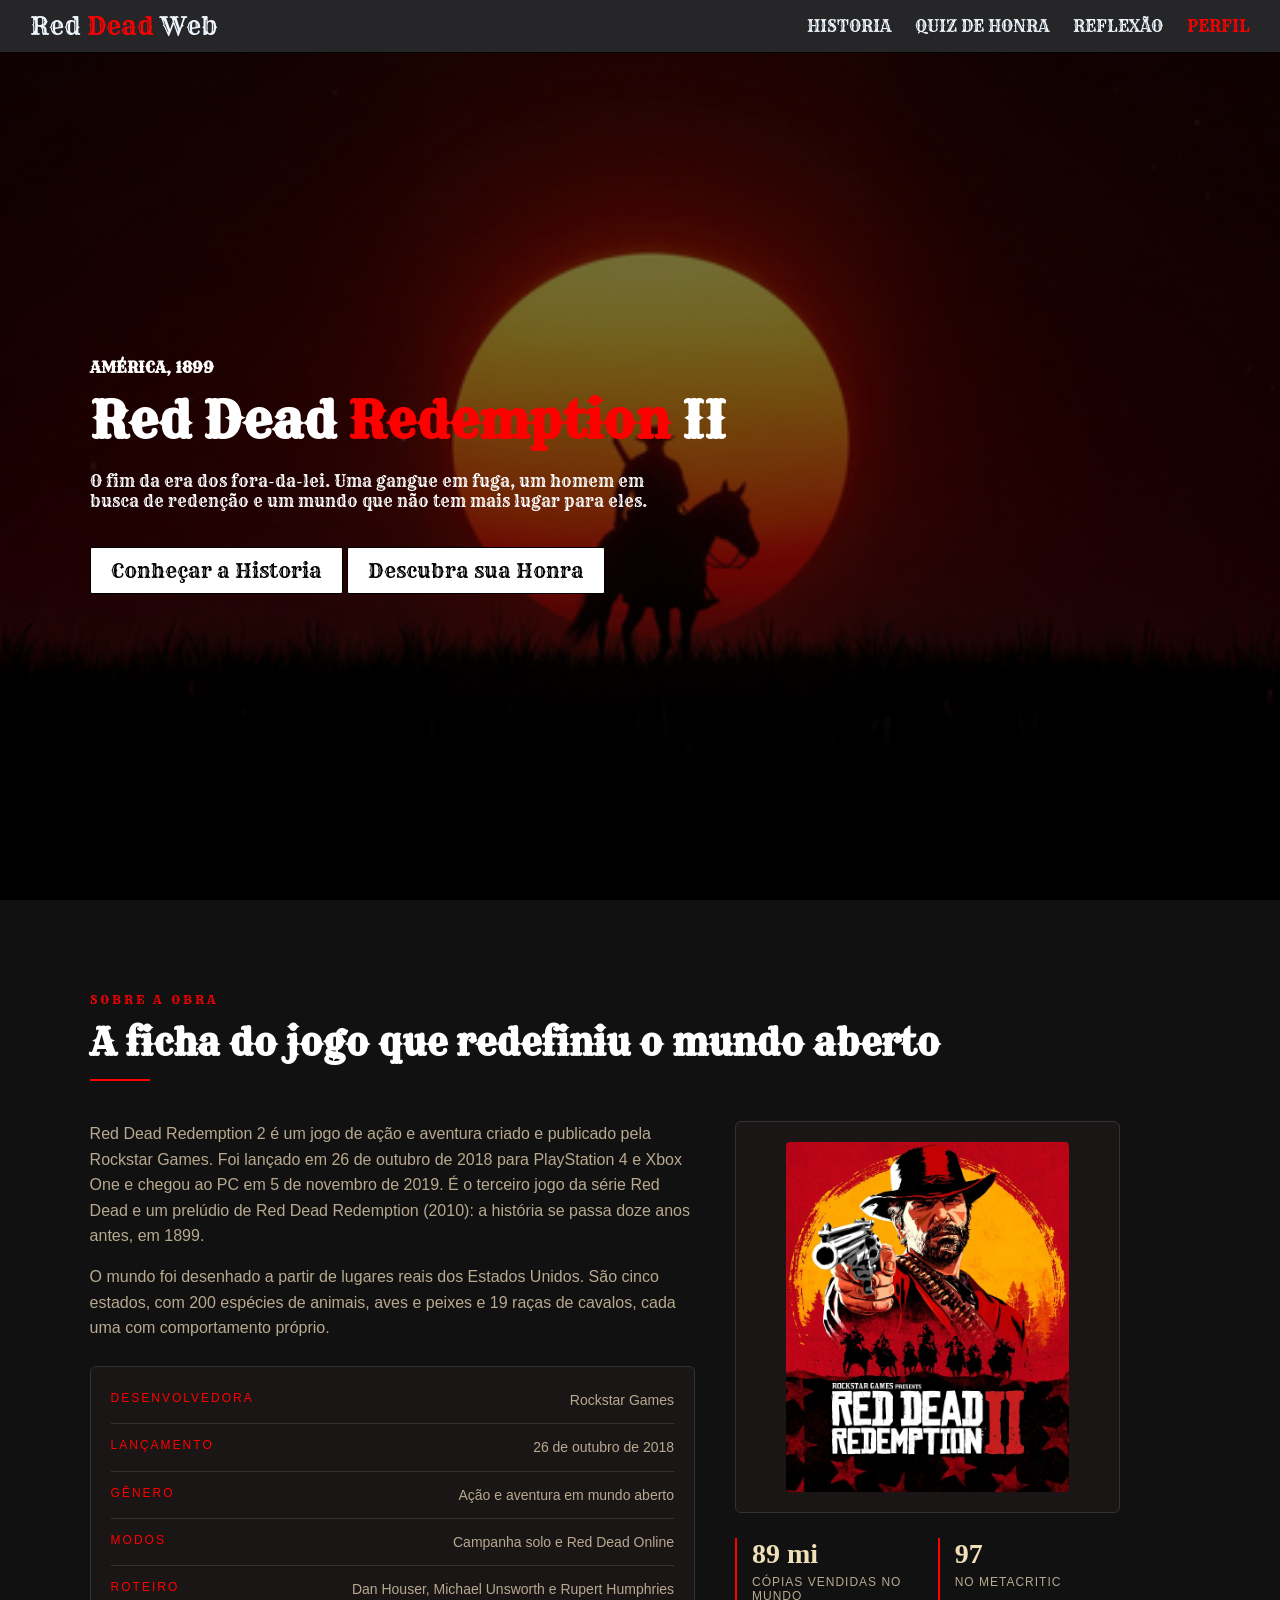
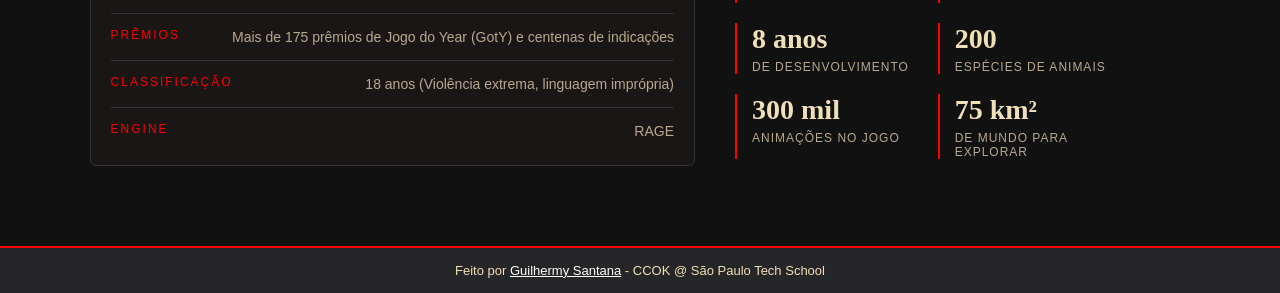
==== commit 751256c0: "Arrumando o footer e formatando o style.css" ====
--- a/html/inicio.html
+++ b/html/inicio.html
@@ -123,7 +123,6 @@
           <p>DE MUNDO PARA EXPLORAR</p>
         </div>
       </div>
-
     </div>
   </div>
 </section>
--- a/css/style.css
+++ b/css/style.css
@@ -1,11 +1,5 @@
 * {
     box-sizing: border-box;
-}
-
-@media (max-width: 800px) {
-    .header {
-        font-size: 12px;
-    }
 }
 
 body {
@@ -14,9 +8,54 @@
     font-family: 'Rye', serif;
     background-color: black;
     color: white;
+    min-height: 100vh;
+    display: flex;
+    flex-direction: column;
+}
+
+/* Elementos comuns */
+
+.rotulo {
+    color: red;
+    font-size: 12px;
+    letter-spacing: 3px;
+}
+
+.linha {
+    width: 60px;
+    height: 2px;
+    background-color: red;
+}
+
+.section-sobre,
+.section-mapa,
+.section-historia {
+    background-color: #111;
+    padding: 80px 7vw;
+}
+
+.section-sobre h2,
+.section-mapa h2,
+.section-historia h2,
+.section-cidades h2,
+.section-reflexao h2 {
+    font-size: 36px;
+    margin: 0 0 15px;
+}
+
+.section-sobre h2,
+.section-mapa h2,
+.section-historia h2 {
+    font-family: 'Rye', sans-serif;
+}
+
+.section-cidades h2,
+.section-reflexao h2 {
+    font-family: Georgia, serif;
 }
 
 /* Nav */
+
 .header {
     position: fixed;
     top: 0;
@@ -31,7 +70,6 @@
     align-items: center;
     justify-content: space-between;
     background-color: #262629;
-    color: white;
     padding: 10px;
 }
 
@@ -74,6 +112,12 @@
 
 .logo a:hover {
     color: rgba(255, 0, 0, 0.468);
+}
+
+@media (max-width: 800px) {
+    .header {
+        font-size: 12px;
+    }
 }
 
 /* Footer */
@@ -83,6 +127,7 @@
     border-top: 2px solid red;
     padding: 15px 7vw;
     text-align: center;
+    margin-top: auto;
 }
 
 .footer p {
@@ -113,7 +158,6 @@
     padding: 120px 7vw 80px;
     display: flex;
     align-items: center;
-    color: white;
 }
 
 .hero h2 {
@@ -142,18 +186,6 @@
 
 /* Sobre a obra */
 
-.section-sobre {
-    background-color: #111;
-    color: white;
-    padding: 80px 7vw;
-}
-
-.section-sobre h2 {
-    font-family: 'Rye', sans-serif;
-    font-size: 36px;
-    margin: 0 0 15px;
-}
-
 .sobre {
     display: flex;
     gap: 40px;
@@ -202,7 +234,6 @@
 }
 
 .ficha-valor {
-    color: white;
     font-size: 14px;
     text-align: right;
 }
@@ -258,12 +289,10 @@
     margin: 0;
 }
 
-
 /* Tela de personagens */
 
 .section-personagens {
     background-color: #1a1616;
-    color: white;
     padding: 120px;
 }
 
@@ -286,27 +315,13 @@
     line-height: 1.6;
 }
 
-.personagens .rotulo {
-    font-size: 20px;
-}
-
-.rotulo {
-    color: red;
-    font-size: 12px;
-    letter-spacing: 3px;
-}
-
 .gangue-texto h2 {
     font-family: 'Rye', sans-serif;
     color: white;
 }
 
-.gangue-texto .linha {
-    margin-bottom: 20px;
-}
-
 .gangue-texto p {
-    font-family: 'Arial', sans-serif;
+    font-family: Arial, sans-serif;
 }
 
 .gangue-texto .rotulo {
@@ -314,180 +329,17 @@
     margin-bottom: 8px;
 }
 
-.linha {
-    width: 60px;
-    height: 2px;
-    background-color: red;
-}
-
-.card {
-    background-color: #1a1616;
-    border: 1px solid #333;
-    border-radius: 4px;
-    overflow: hidden;
-    transition: border-color 0.3s;
-}
-
-.card:hover {
-    border-color: red;
-}
-
-.card img {
-    width: 100%;
-    height: auto;
-    display: block;
-}
-
-.card-texto {
-    padding: 20px;
-    font-family: Arial, sans-serif;
-}
-
-.card-texto h3 {
-    font-family: 'Rye', sans-serif;
-    font-size: 22px;
-    margin: 0 0 5px;
-}
-
-.card-texto .funcao {
-    color: red;
-    font-size: 11px;
-    letter-spacing: 1px;
-}
-
-.card-texto .linha {
-    margin-bottom: 15px;
-}
-
-.card-texto p {
-    color: #b8a98f;
-    font-size: 14px;
-    line-height: 1.6;
-    margin: 0;
-}
-
-/* Carrossel */
-
-.carrossel {
-    position: relative;
-    margin: 40px 0 0;
-    padding: 0 60px;
-
-    --swiper-theme-color: red;
-    --swiper-pagination-bullet-inactive-color: white;
-    --swiper-pagination-bullet-inactive-opacity: 0.5;
-}
-
-.carrossel .swiper {
-    padding-bottom: 50px;
-}
-
-.carrossel .swiper-pagination {
-    position: absolute;
-    bottom: 10px;
-}
-
-.swiper-slide.card,
-.swiper-slide.cidade {
-    height: auto;
-}
-
-.carrossel .swiper-button-prev,
-.carrossel .swiper-button-next {
-    color: white;
-}
-
-.carrossel .swiper-navigation-icon {
-    display: none;
-}
-
-.carrossel .swiper-button-prev::after,
-.carrossel .swiper-button-next::after {
-    content: '★';
-    font-size: 36px;
-    color: red;
-}
-
-.carrossel .swiper-button-prev:hover::after,
-.carrossel .swiper-button-next:hover::after {
-    color: #f0e0b8;
-}
-
-/* Mapa */
-
-.section-mapa {
-    background-color: #111;
-    color: white;
-    padding: 80px 7vw;
-}
-
-.section-mapa h2 {
-    font-family: 'Rye', sans-serif;
-    font-size: 36px;
-    margin: 0 0 15px;
-}
-
-.mapa {
-    display: flex;
-    align-items: flex-start;
-    gap: 40px;
-    margin-top: 40px;
-}
-
-.mapa img {
-    width: 50%;
-    border-radius: 4px;
-    border: 1px solid #333;
-    display: block;
-}
-
-.lista-estados {
-    width: 40%;
-    font-family: Arial, sans-serif;
-}
-
-.estado {
-    border-left: 2px solid red;
-    padding-left: 15px;
+.gangue-texto .linha {
     margin-bottom: 20px;
 }
 
-.estado h3 {
-    font-family: 'Rye', sans-serif;
+.personagens .rotulo {
     font-size: 20px;
-    color: #f0e0b8;
-    margin: 0 0 5px;
-}
-
-.estado p {
-    color: #b8a98f;
-    font-size: 14px;
-    line-height: 1.5;
-    margin: 0;
-}
-
-/* Cidades */
-
-.section-cidades {
-    background-color: #1a1616;
-    color: white;
-    padding: 80px 7vw;
-}
-
-.section-cidades h2 {
-    font-family: Georgia, serif;
-    font-size: 36px;
-    margin: 0 0 15px;
-}
-
-.intro {
-    font-family: Arial, sans-serif;
-    color: #b8a98f;
-    line-height: 1.6;
-    max-width: 700px;
-    margin: 25px 0 0;
-}
-
+}
+
+/* Cards (personagens e cidades) */
+
+.card,
 .cidade {
     background-color: #1a1616;
     border: 1px solid #333;
@@ -496,8 +348,141 @@
     transition: border-color 0.3s;
 }
 
+.card:hover,
 .cidade:hover {
     border-color: red;
+}
+
+.card img {
+    width: 100%;
+    height: auto;
+    display: block;
+}
+
+.card-texto {
+    padding: 20px;
+    font-family: Arial, sans-serif;
+}
+
+.card-texto h3 {
+    font-family: 'Rye', sans-serif;
+    font-size: 22px;
+    margin: 0 0 5px;
+}
+
+.card-texto .funcao {
+    color: red;
+    font-size: 11px;
+    letter-spacing: 1px;
+}
+
+.card-texto .linha {
+    margin-bottom: 15px;
+}
+
+.card-texto p {
+    color: #b8a98f;
+    font-size: 14px;
+    line-height: 1.6;
+    margin: 0;
+}
+
+/* Carrossel */
+
+.carrossel {
+    position: relative;
+    margin: 40px 0 0;
+    padding: 0 60px;
+
+    --swiper-theme-color: red;
+    --swiper-pagination-bullet-inactive-color: white;
+    --swiper-pagination-bullet-inactive-opacity: 0.5;
+}
+
+.carrossel .swiper {
+    padding-bottom: 50px;
+}
+
+.carrossel .swiper-pagination {
+    position: absolute;
+    bottom: 10px;
+}
+
+.swiper-slide.card,
+.swiper-slide.cidade {
+    height: auto;
+}
+
+.carrossel .swiper-navigation-icon {
+    display: none;
+}
+
+.carrossel .swiper-button-prev::after,
+.carrossel .swiper-button-next::after {
+    content: '★';
+    font-size: 36px;
+    color: red;
+}
+
+.carrossel .swiper-button-prev:hover::after,
+.carrossel .swiper-button-next:hover::after {
+    color: #f0e0b8;
+}
+
+/* Mapa */
+
+.mapa {
+    display: flex;
+    align-items: flex-start;
+    gap: 40px;
+    margin-top: 40px;
+}
+
+.mapa img {
+    width: 50%;
+    border-radius: 4px;
+    border: 1px solid #333;
+    display: block;
+}
+
+.lista-estados {
+    width: 40%;
+    font-family: Arial, sans-serif;
+}
+
+.estado {
+    border-left: 2px solid red;
+    padding-left: 15px;
+    margin-bottom: 20px;
+}
+
+.estado h3 {
+    font-family: 'Rye', sans-serif;
+    font-size: 20px;
+    color: #f0e0b8;
+    margin: 0 0 5px;
+}
+
+.estado p {
+    color: #b8a98f;
+    font-size: 14px;
+    line-height: 1.5;
+    margin: 0;
+}
+
+/* Cidades */
+
+.section-cidades {
+    background-color: #1a1616;
+    padding: 80px 7vw;
+}
+
+.intro {
+    font-family: Arial, sans-serif;
+    color: #b8a98f;
+    line-height: 1.6;
+    max-width: 700px;
+    margin: 25px 0 0;
 }
 
 .cidade img {
@@ -539,18 +524,6 @@
 }
 
 /* A história */
-
-.section-historia {
-    background-color: #111;
-    color: white;
-    padding: 80px 7vw;
-}
-
-.section-historia h2 {
-    font-family: 'Rye', sans-serif;
-    font-size: 36px;
-    margin: 0 0 15px;
-}
 
 .lista-capitulos {
     margin-top: 40px;
@@ -617,15 +590,8 @@
 
 .section-reflexao {
     background-color: #1a1616;
-    color: white;
     padding: 120px 7vw 80px;
     text-align: center;
-}
-
-.section-reflexao h2 {
-    font-family: Georgia, serif;
-    font-size: 36px;
-    margin: 0 0 15px;
 }
 
 .section-reflexao .linha {
@@ -667,21 +633,16 @@
     display: block;
 }
 
-
-/* Tela de Login */
-
-.login {
-    width: 300px;
-    margin: 100px auto;
-}
-
-.login h1 {
+/* Login e cadastro (partes iguais) */
+
+.login h1,
+.cadastro h1 {
     font-size: 24px;
     margin: 10px 0 30px;
-    color: white;
-}
-
-.subtitulo {
+}
+
+.subtitulo,
+.subtitulo-cadastro {
     color: red;
     font-size: 12px;
 }
@@ -691,14 +652,15 @@
     padding: 20px;
 }
 
-.login label {
+.caixa label {
     display: block;
     font-size: 9px;
     font-weight: bold;
     margin-bottom: 6px;
-    color: white;
-    height: 15px;
-
+}
+
+.caixa p {
+    font-size: 10px;
 }
 
 .caixa span {
@@ -709,19 +671,12 @@
     margin-top: 8px;
 }
 
-.login .caixa p {
-    font-size: 10px;
-}
-
-
 input {
     width: 100%;
-    box-sizing: border-box;
     padding: 8px;
     background-color: black;
     color: white;
     border: 1px solid #444;
-
 }
 
 button {
@@ -733,7 +688,7 @@
     font-weight: bold;
     border: none;
     cursor: pointer;
-    margin-top: 8px
+    margin-top: 8px;
 }
 
 button:hover {
@@ -741,78 +696,42 @@
     color: black;
 }
 
-.link {
+.link-cadastro,
+.link-entrar {
     text-align: center;
-    font-size: 12px;
     margin-top: 20px;
 }
 
-.link a {
+.link-cadastro a,
+.link-entrar a {
     color: white;
     text-decoration: none;
 }
 
-.link-cadastro {
-    text-align: center;
-    font-size: 12px;
-    margin-top: 20px;
-}
-
-.criar-conta {
-    color: white;
-    text-decoration: none;
-}
-
-.criar-conta:hover {
-    color: red;
-}
-
-/* Tela de cadastro*/
+.link-cadastro a:hover,
+.link-entrar a:hover {
+    color: red;
+}
+
+/* Tela de Login */
+
+.login {
+    width: 300px;
+    margin: 100px auto;
+}
+
+.login label {
+    height: 15px;
+}
+
+/* Tela de cadastro */
 
 .cadastro {
     width: 300px;
     margin: 60px auto;
 }
 
-.cadastro h1 {
-    font-size: 24px;
-    margin: 10px 0 30px;
-    color: white;
-}
-
-.cadastro .caixa p {
-    font-size: 10px;
-}
-
-.subtitulo-cadastro {
-    color: red;
-    font-size: 12px;
-}
-
 .regra_senha {
     font-family: 'Open Sans', sans-serif;
     font-size: 20px;
-}
-
-.link-entrar {
-    text-align: center;
-    font-size: 12px;
-    margin-top: 20px;
-}
-
-.entrar {
-    color: white;
-    text-decoration: none;
-}
-
-.entrar:hover {
-    color: red;
-}
-
-.cadastro label {
-    display: block;
-    font-size: 9px;
-    font-weight: bold;
-    margin-bottom: 6px;
-    color: white;
 }
